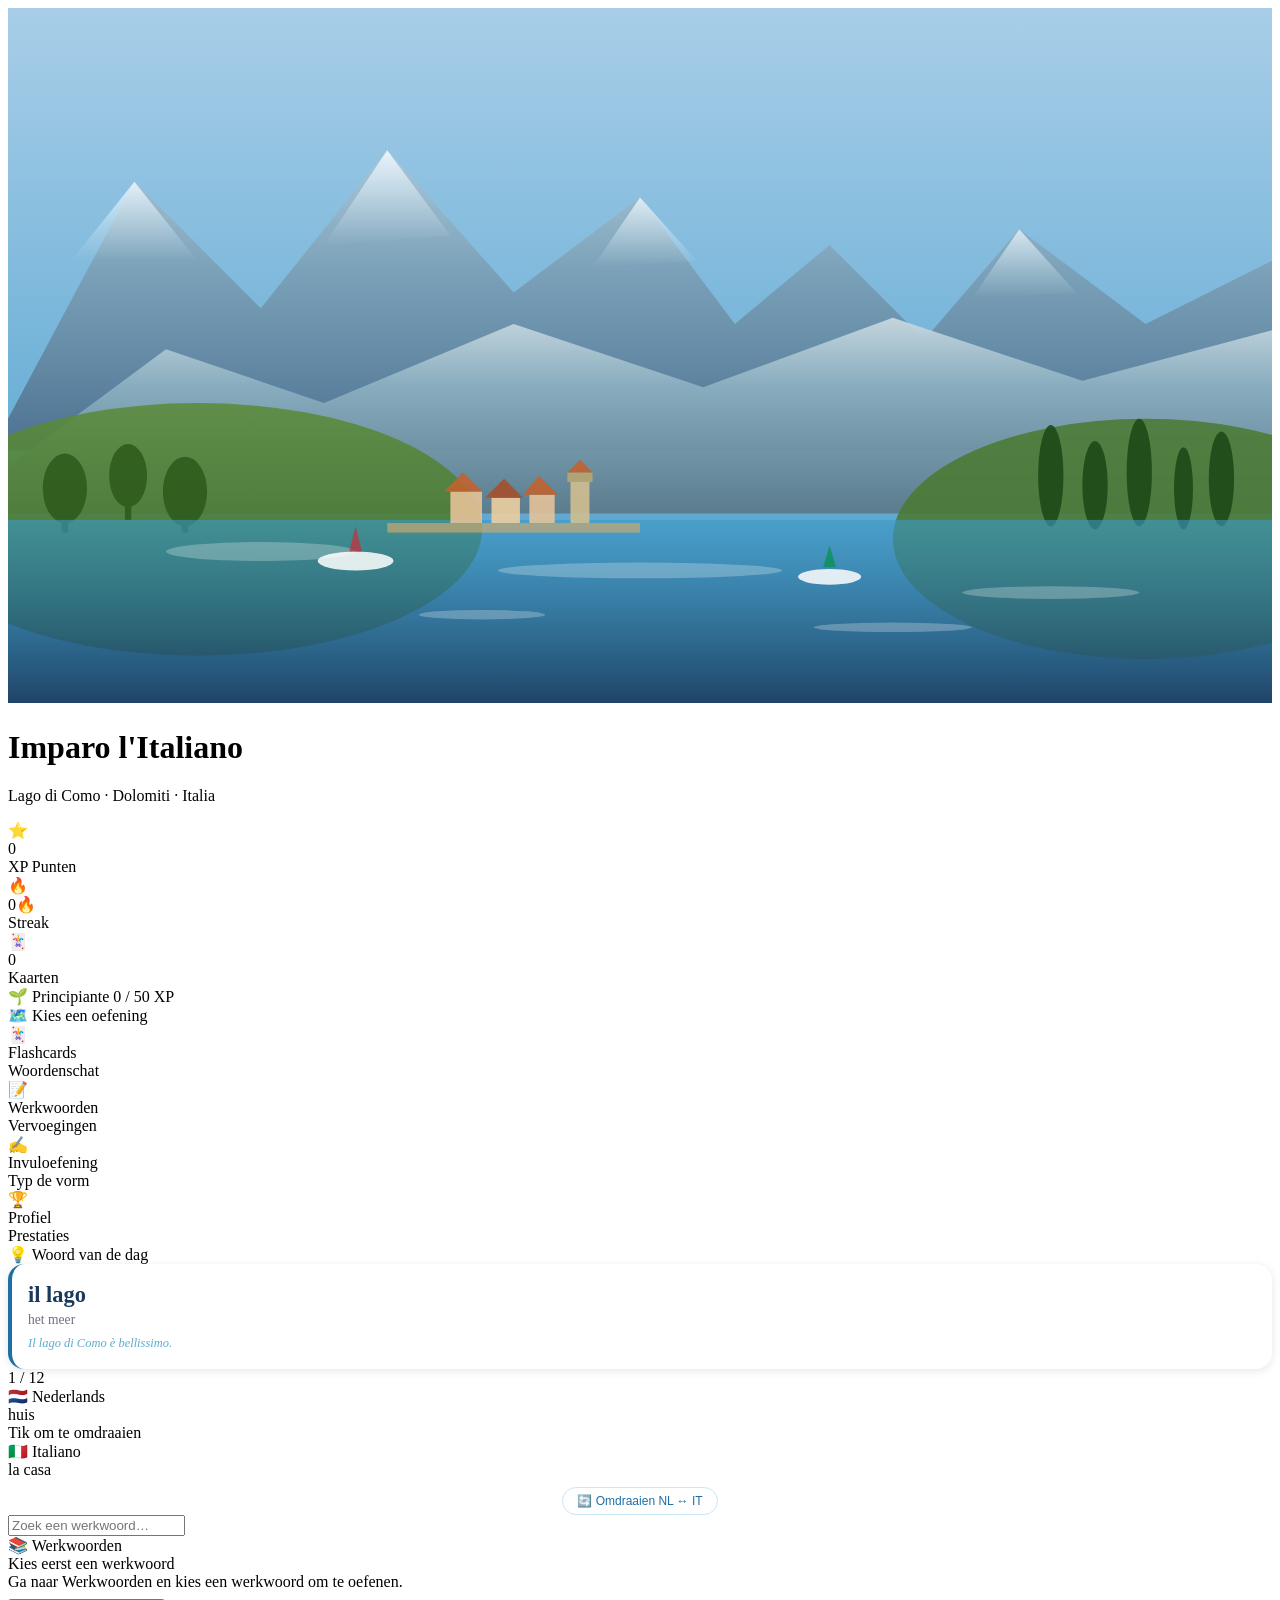
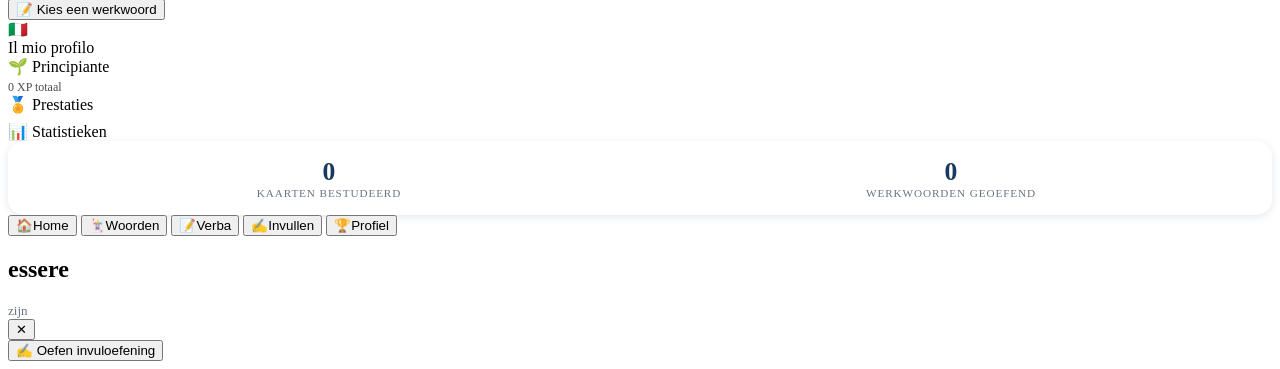
==== index.html @ de2daa97 "Basisbestanden" ====
<!DOCTYPE html>
<html lang="nl">
<head>
  <meta charset="UTF-8" />
  <meta name="viewport" content="width=device-width, initial-scale=1, viewport-fit=cover" />
  <meta name="theme-color" content="#1A5276" />
  <meta name="apple-mobile-web-app-capable" content="yes" />
  <meta name="apple-mobile-web-app-status-bar-style" content="black-translucent" />
  <meta name="apple-mobile-web-app-title" content="Imparo" />
  <title>Imparo l'Italiano</title>
  <link rel="manifest" href="manifest.json" />
  <link rel="stylesheet" href="css/style.css" />
</head>
<body>

<!-- ══════════════════════════════════════
     LANDSCHAPSHEADER — Lago di Como
     ══════════════════════════════════════ -->
<div class="landscape-header">
  <svg viewBox="0 0 400 220" xmlns="http://www.w3.org/2000/svg" preserveAspectRatio="xMidYMid slice">
    <!-- Lucht gradient -->
    <defs>
      <linearGradient id="sky" x1="0" y1="0" x2="0" y2="1">
        <stop offset="0%"   stop-color="#A8CEE8"/>
        <stop offset="60%"  stop-color="#6BAFD6"/>
        <stop offset="100%" stop-color="#4A9BC4"/>
      </linearGradient>
      <linearGradient id="water" x1="0" y1="0" x2="0" y2="1">
        <stop offset="0%"   stop-color="#2E86B8" stop-opacity="0.85"/>
        <stop offset="100%" stop-color="#1A3A5C"/>
      </linearGradient>
      <linearGradient id="mountain-l" x1="0" y1="0" x2="0" y2="1">
        <stop offset="0%"   stop-color="#B0C8D8"/>
        <stop offset="40%"  stop-color="#7A9FB5"/>
        <stop offset="100%" stop-color="#4A6B8A"/>
      </linearGradient>
      <linearGradient id="mountain-r" x1="0" y1="0" x2="0" y2="1">
        <stop offset="0%"   stop-color="#C8D8E0"/>
        <stop offset="35%"  stop-color="#8AAFC0"/>
        <stop offset="100%" stop-color="#5A7A8A"/>
      </linearGradient>
      <linearGradient id="mtn-snow" x1="0" y1="0" x2="0" y2="1">
        <stop offset="0%"   stop-color="#F0F8FF"/>
        <stop offset="100%" stop-color="#D0E8F0" stop-opacity="0"/>
      </linearGradient>
      <linearGradient id="hill-green" x1="0" y1="0" x2="0" y2="1">
        <stop offset="0%"   stop-color="#5C8C3E"/>
        <stop offset="100%" stop-color="#3A6B28"/>
      </linearGradient>
      <linearGradient id="water-refl" x1="0" y1="0" x2="0" y2="1">
        <stop offset="0%"   stop-color="#3A9AC8" stop-opacity="0.6"/>
        <stop offset="100%" stop-color="#1A3A5C" stop-opacity="0.9"/>
      </linearGradient>
    </defs>

    <!-- Lucht -->
    <rect width="400" height="220" fill="url(#sky)"/>

    <!-- Verre bergen links — sneeuwtoppen -->
    <polygon points="0,130 40,55 80,95 120,45 160,90 200,60 230,100 260,75 290,105 320,70 360,100 400,80 400,140 0,140"
             fill="url(#mountain-l)" opacity="0.9"/>
    <!-- Sneeuw caps -->
    <polygon points="40,55 20,80 60,80" fill="url(#mtn-snow)" opacity="0.85"/>
    <polygon points="120,45 100,75 140,72" fill="url(#mtn-snow)" opacity="0.9"/>
    <polygon points="200,60 185,82 218,80" fill="url(#mtn-snow)" opacity="0.8"/>
    <polygon points="320,70 305,92 338,90" fill="url(#mtn-snow)" opacity="0.75"/>

    <!-- Middenplan bergen rechts — groener, dichter bij -->
    <polygon points="0,145 50,108 100,125 160,100 220,120 280,98 340,118 400,102 400,160 0,160"
             fill="url(#mountain-r)" opacity="0.95"/>

    <!-- Groene heuvels met olijfbomen links -->
    <ellipse cx="60" cy="165" rx="90" ry="40" fill="url(#hill-green)" opacity="0.9"/>
    <!-- Olijfbomen silhouet links -->
    <g fill="#2D5A1B" opacity="0.85">
      <ellipse cx="18" cy="152" rx="7" ry="11"/>
      <rect x="17" y="158" width="2" height="8"/>
      <ellipse cx="38" cy="148" rx="6" ry="10"/>
      <rect x="37" y="154" width="2" height="8"/>
      <ellipse cx="56" cy="153" rx="7" ry="11"/>
      <rect x="55" y="159" width="2" height="7"/>
    </g>

    <!-- Groene heuvels rechts -->
    <ellipse cx="360" cy="168" rx="80" ry="38" fill="#4A7A30" opacity="0.85"/>
    <!-- Cipres-bomen (typisch Italiaans) rechts -->
    <g fill="#1E4A18" opacity="0.9">
      <ellipse cx="330" cy="148" rx="4" ry="16"/>
      <ellipse cx="344" cy="151" rx="4" ry="14"/>
      <ellipse cx="358" cy="147" rx="4" ry="17"/>
      <ellipse cx="372" cy="152" rx="3" ry="13"/>
      <ellipse cx="384" cy="149" rx="4" ry="15"/>
    </g>

    <!-- Meer (lago) — breed en spiegelend -->
    <rect x="0" y="162" width="400" height="58" fill="url(#water-refl)"/>

    <!-- Lichtreflecties op het water -->
    <g opacity="0.25" fill="white">
      <ellipse cx="80"  cy="172" rx="30" ry="3"/>
      <ellipse cx="200" cy="178" rx="45" ry="2.5"/>
      <ellipse cx="330" cy="185" rx="28" ry="2"/>
      <ellipse cx="150" cy="192" rx="20" ry="1.5"/>
      <ellipse cx="280" cy="196" rx="25" ry="1.5"/>
    </g>

    <!-- Kleine bootjes op het meer -->
    <g fill="white" opacity="0.85">
      <!-- Boot 1 -->
      <ellipse cx="110" cy="175" rx="12" ry="3"/>
      <polygon points="108,172 110,164 112,172" fill="#CE2B37" opacity="0.8"/>
      <!-- Boot 2 -->
      <ellipse cx="260" cy="180" rx="10" ry="2.5"/>
      <polygon points="258,177 260,170 262,177" fill="#009246" opacity="0.8"/>
    </g>

    <!-- Klein dorpje aan het oevermeer — typisch Varenna/Bellagio stijl -->
    <g opacity="0.88">
      <!-- Huisjes links -->
      <rect x="140" y="153" width="10" height="10" fill="#E8C49A"/>
      <polygon points="138,153 150,153 144,147" fill="#C4622D"/>
      <rect x="153" y="155" width="9" height="8" fill="#F0D0A0"/>
      <polygon points="151,155 163,155 157,149" fill="#A84E28"/>
      <rect x="165" y="154" width="8" height="9" fill="#E8C49A"/>
      <polygon points="163,154 174,154 168,148" fill="#C4622D"/>
      <!-- Klokketoren -->
      <rect x="178" y="147" width="6" height="16" fill="#D4C090"/>
      <rect x="177" y="147" width="8" height="3" fill="#B8A870"/>
      <polygon points="177,147 185,147 181,143" fill="#C4622D"/>
    </g>

    <!-- Kade / oeverrand -->
    <rect x="120" y="163" width="80" height="3" fill="#C8A870" opacity="0.7"/>
  </svg>

  <div class="app-title-overlay">
    <h1>Imparo l'Italiano</h1>
    <p>Lago di Como · Dolomiti · Italia</p>
  </div>
</div>

<!-- Italiaanse vlagstreep -->
<div class="flag-stripe">
  <span class="green"></span>
  <span class="white"></span>
  <span class="red"></span>
</div>

<!-- ══════════════════════════════════════
     HOOFD-INHOUD
     ══════════════════════════════════════ -->
<main class="main-content">

  <!-- HOME scherm -->
  <div id="screen-home" class="screen active">
    <div class="stats-bar">
      <div class="stat-card">
        <div class="stat-icon">⭐</div>
        <div class="stat-value" id="stat-xp">0</div>
        <div class="stat-label">XP Punten</div>
      </div>
      <div class="stat-card">
        <div class="stat-icon">🔥</div>
        <div class="stat-value" id="stat-streak">0🔥</div>
        <div class="stat-label">Streak</div>
      </div>
      <div class="stat-card">
        <div class="stat-icon">🃏</div>
        <div class="stat-value" id="stat-cards">0</div>
        <div class="stat-label">Kaarten</div>
      </div>
    </div>

    <div class="xp-bar-wrap">
      <div class="xp-bar-header">
        <span class="level-badge" id="level-badge">🌱 Principiante</span>
        <span class="xp-text" id="xp-label">0 / 50 XP</span>
      </div>
      <div class="xp-track">
        <div class="xp-fill" id="xp-fill" style="width:0%"></div>
      </div>
    </div>

    <div class="section-title">🗺️ Kies een oefening</div>
    <div class="menu-grid">
      <div class="menu-card" onclick="showScreen('flashcards')">
        <div class="card-icon">🃏</div>
        <div class="card-title">Flashcards</div>
        <div class="card-sub">Woordenschat</div>
      </div>
      <div class="menu-card" onclick="showScreen('verbs')">
        <div class="card-icon">📝</div>
        <div class="card-title">Werkwoorden</div>
        <div class="card-sub">Vervoegingen</div>
      </div>
      <div class="menu-card" onclick="showScreen('fill')">
        <div class="card-icon">✍️</div>
        <div class="card-title">Invuloefening</div>
        <div class="card-sub">Typ de vorm</div>
      </div>
      <div class="menu-card" onclick="showScreen('profile')">
        <div class="card-icon">🏆</div>
        <div class="card-title">Profiel</div>
        <div class="card-sub">Prestaties</div>
      </div>
    </div>

    <div class="section-title">💡 Woord van de dag</div>
    <div id="word-of-day" style="background:white;border-radius:16px;padding:18px 16px;box-shadow:0 2px 8px rgba(26,58,92,0.12);border-left:4px solid #1E6FA6;">
      <div style="font-family:'Playfair Display',serif;font-size:1.4rem;color:#1A3A5C;font-weight:700;" id="wod-it">il lago</div>
      <div style="color:#6B7280;font-size:0.85rem;margin-top:4px;" id="wod-nl">het meer</div>
      <div style="color:#5BACCF;font-size:0.78rem;margin-top:8px;font-style:italic;" id="wod-ex">Il lago di Como è bellissimo.</div>
    </div>
  </div>

  <!-- FLASHCARDS scherm -->
  <div id="screen-flashcards" class="screen">
    <div class="category-scroll" id="cat-chips"></div>

    <div class="fc-progress" id="fc-progress">1 / 12</div>

    <div class="flashcard-container">
      <div class="flashcard" id="flashcard" onclick="flipCard()">
        <div class="card-face card-front">
          <div class="card-lang" id="fc-front-lang">🇳🇱 Nederlands</div>
          <div class="card-word" id="fc-front-word">huis</div>
          <div class="card-tap-hint" id="tap-hint">Tik om te omdraaien</div>
        </div>
        <div class="card-face card-back">
          <div class="card-lang" id="fc-back-lang">🇮🇹 Italiano</div>
          <div class="card-word" id="fc-back-word">la casa</div>
          <div class="card-hint" id="fc-example"></div>
        </div>
      </div>
    </div>

    <div class="judgment-btns" id="judgment-btns" style="display:none">
      <button class="j-btn wrong"   onclick="judgeCard(0)"><span class="j-icon">😕</span>Fout</button>
      <button class="j-btn unsure"  onclick="judgeCard(1)"><span class="j-icon">🤔</span>Twijfel</button>
      <button class="j-btn correct" onclick="judgeCard(2)"><span class="j-icon">😄</span>Goed!</button>
    </div>

    <div style="text-align:center;margin-top:8px;">
      <button onclick="fcDirection = fcDirection==='nl-it'?'it-nl':'nl-it'; renderFlashcard()"
              style="background:none;border:1px solid #C8E8F5;border-radius:20px;padding:6px 14px;font-size:0.75rem;color:#1E6FA6;cursor:pointer;">
        🔄 Omdraaien NL ↔ IT
      </button>
    </div>
  </div>

  <!-- WERKWOORDEN scherm -->
  <div id="screen-verbs" class="screen">
    <div class="verb-search">
      <input type="text" id="verb-search-input" placeholder="Zoek een werkwoord…"
             oninput="renderVerbList(this.value)" />
    </div>
    <div class="section-title">📚 Werkwoorden</div>
    <div class="verb-list" id="verb-list"></div>
  </div>

  <!-- INVULOEFENING scherm -->
  <div id="screen-fill" class="screen">
    <div class="section-title" id="fill-verb-title">Kies eerst een werkwoord</div>
    <div class="fc-progress" id="fill-progress"></div>

    <div class="fill-card" id="fill-card">
      <div class="fill-prompt" id="fill-prompt">Ga naar Werkwoorden en kies een werkwoord om te oefenen.</div>
      <div class="fill-subject" id="fill-subject"></div>
      <div class="fill-input-wrap" id="fill-input-wrap" style="display:none">
        <input type="text" class="fill-input" id="fill-input"
               placeholder="Type de vervoeging…"
               onkeydown="if(event.key==='Enter') checkFillAnswer()" />
        <button class="check-btn" onclick="checkFillAnswer()">✓</button>
      </div>
    </div>

    <button class="practice-btn" onclick="showScreen('verbs')" style="margin-top:8px;">
      📝 Kies een werkwoord
    </button>
  </div>

  <!-- PROFIEL scherm -->
  <div id="screen-profile" class="screen">
    <div class="profile-header">
      <div class="profile-avatar">🇮🇹</div>
      <div class="profile-name">Il mio profilo</div>
      <div class="profile-level" id="profile-level-name">🌱 Principiante</div>
      <div style="font-size:0.75rem;opacity:0.7;margin-top:4px;" id="profile-xp-total">0 XP totaal</div>
    </div>

    <div class="section-title">🏅 Prestaties</div>
    <div class="achievements-grid" id="achievements-grid"></div>

    <div class="section-title" style="margin-top:8px;">📊 Statistieken</div>
    <div style="background:white;border-radius:16px;padding:16px;box-shadow:0 2px 8px rgba(26,58,92,0.12);">
      <div style="display:grid;grid-template-columns:1fr 1fr;gap:12px;">
        <div style="text-align:center;">
          <div style="font-family:'Playfair Display',serif;font-size:1.6rem;color:#1A3A5C;font-weight:700;" id="p-cards">0</div>
          <div style="font-size:0.7rem;color:#6B7280;text-transform:uppercase;letter-spacing:.08em;">Kaarten bestudeerd</div>
        </div>
        <div style="text-align:center;">
          <div style="font-family:'Playfair Display',serif;font-size:1.6rem;color:#1A3A5C;font-weight:700;" id="p-verbs">0</div>
          <div style="font-size:0.7rem;color:#6B7280;text-transform:uppercase;letter-spacing:.08em;">Werkwoorden geoefend</div>
        </div>
      </div>
    </div>
  </div>

</main>

<!-- ══════════════════════════════════════
     BOTTOM NAVIGATIE
     ══════════════════════════════════════ -->
<nav class="bottom-nav">
  <button class="nav-btn active" data-screen="home" onclick="showScreen('home')">
    <span class="nav-icon">🏠</span>Home
  </button>
  <button class="nav-btn" data-screen="flashcards" onclick="showScreen('flashcards')">
    <span class="nav-icon">🃏</span>Woorden
  </button>
  <button class="nav-btn" data-screen="verbs" onclick="showScreen('verbs')">
    <span class="nav-icon">📝</span>Verba
  </button>
  <button class="nav-btn" data-screen="fill" onclick="showScreen('fill')">
    <span class="nav-icon">✍️</span>Invullen
  </button>
  <button class="nav-btn" data-screen="profile" onclick="showScreen('profile')">
    <span class="nav-icon">🏆</span>Profiel
  </button>
</nav>

<!-- Vervoegingsmodal -->
<div class="conj-modal-overlay" id="conj-modal" onclick="if(event.target===this)closeVerbModal()">
  <div class="conj-modal">
    <div class="conj-modal-header">
      <div>
        <h2 id="modal-verb-title">essere</h2>
        <div style="color:#6B7280;font-size:0.82rem;" id="modal-verb-nl">zijn</div>
      </div>
      <button class="close-btn" onclick="closeVerbModal()">✕</button>
    </div>
    <div class="tense-tabs" id="tense-tabs"></div>
    <table class="conj-table">
      <tbody id="conj-tbody"></tbody>
    </table>
    <button class="practice-btn" onclick="startFillPractice()">
      ✍️ Oefen invuloefening
    </button>
  </div>
</div>

<!-- Toast -->
<div class="toast" id="toast"></div>

<!-- Scripts -->
<script src="js/data.js"></script>
<script src="js/gamification.js"></script>
<script src="js/app.js"></script>

<script>
  // Woord van de dag
  const wods = [
    { it: 'il lago', nl: 'het meer', ex: 'Il lago di Como è bellissimo.' },
    { it: 'la montagna', nl: 'de berg', ex: 'Le montagne delle Dolomiti.' },
    { it: 'il traghetto', nl: 'de ferry', ex: 'Il traghetto per Bellagio.' },
    { it: 'la passeggiata', nl: 'de wandeling', ex: 'Una bella passeggiata lungo il lago.' },
    { it: 'il tramonto', nl: 'de zonsondergang', ex: 'Che bel tramonto sul lago!' },
    { it: 'la barca', nl: 'de boot', ex: 'Una barca sul lago.' },
    { it: 'il vento', nl: 'de wind', ex: 'Il vento dal nord porta la pioggia.' },
  ];
  const wod = wods[new Date().getDay() % wods.length];
  document.getElementById('wod-it').textContent = wod.it;
  document.getElementById('wod-nl').textContent = wod.nl;
  document.getElementById('wod-ex').textContent = wod.ex;

  // Profiel statistieken live
  const origRenderProfile = renderProfile;
  function renderProfile() {
    origRenderProfile();
    document.getElementById('p-cards').textContent = stats.cardsStudied;
    document.getElementById('p-verbs').textContent = stats.verbsPracticed;
  }

  // Invuloefening input tonen zodra oefening actief is
  function initFillPractice(verb, tense) {
    fillExercises = [...(verb.tenses[tense] || [])].sort(() => Math.random() - 0.5);
    fillIndex = 0;
    document.getElementById('fill-input-wrap').style.display = 'flex';
    renderFillExercise();
    document.getElementById('fill-verb-title').textContent =
      verb.infinitivo + ' — ' + { presente: 'Heden', passato: 'Verleden', futuro: 'Toekomst' }[tense];
  }
</script>
</body>
</html>
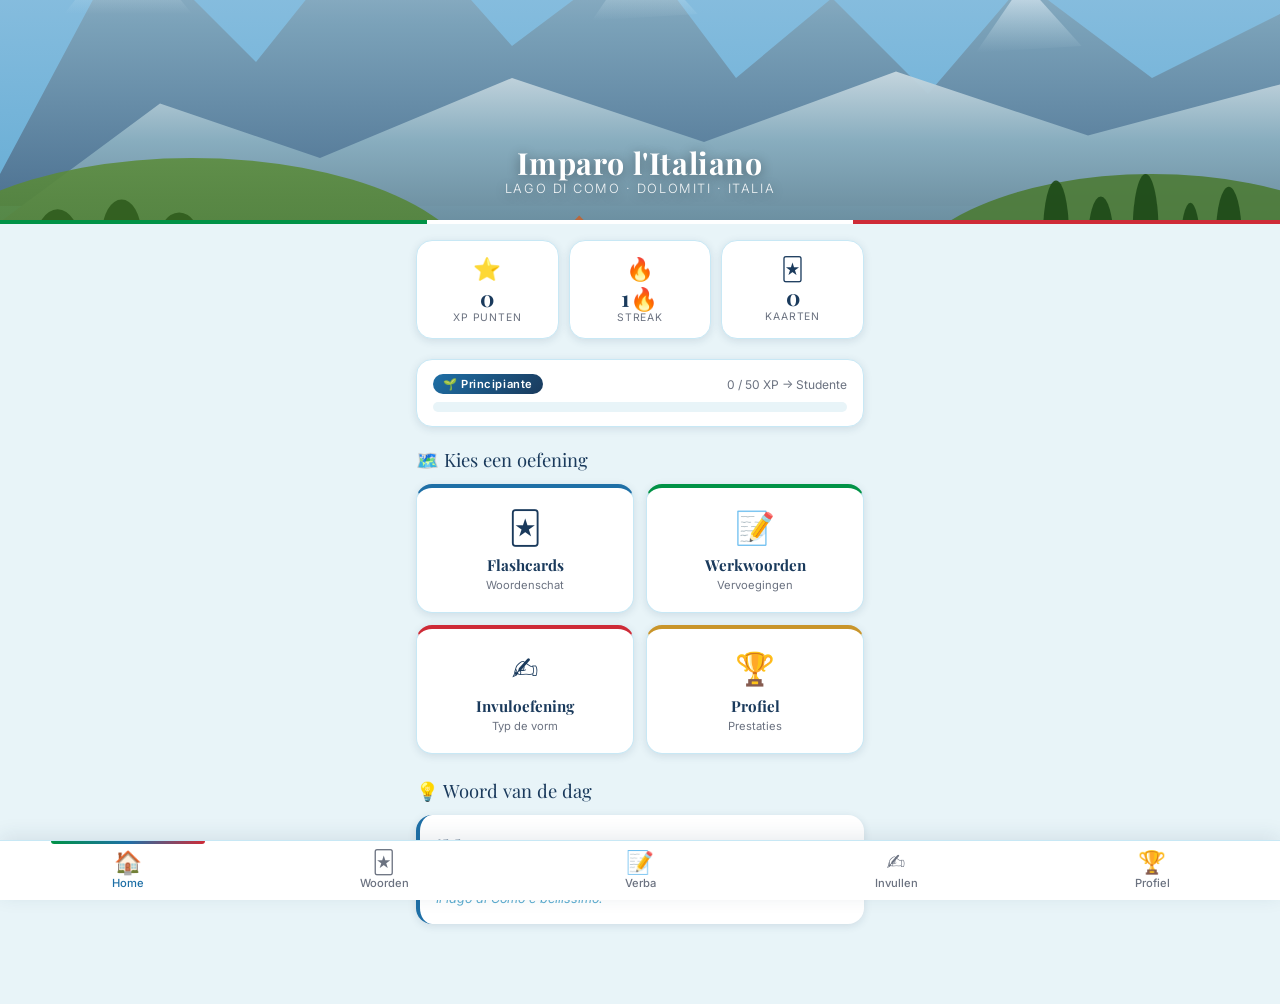
==== commit 34774c41: "Voeg afsluitscherm toe wanneer alle flashcards in categorie zijn gehad" ====
--- a/index.html
+++ b/index.html
@@ -219,7 +219,7 @@
 
     <div class="fc-progress" id="fc-progress">1 / 12</div>
 
-    <div class="flashcard-container">
+    <div class="flashcard-container" id="flashcard-container">
       <div class="flashcard" id="flashcard" onclick="flipCard()">
         <div class="card-face card-front">
           <div class="card-lang" id="fc-front-lang">🇳🇱 Nederlands</div>
@@ -238,6 +238,13 @@
       <button class="j-btn wrong"   onclick="judgeCard(0)"><span class="j-icon">😕</span>Fout</button>
       <button class="j-btn unsure"  onclick="judgeCard(1)"><span class="j-icon">🤔</span>Twijfel</button>
       <button class="j-btn correct" onclick="judgeCard(2)"><span class="j-icon">😄</span>Goed!</button>
+    </div>
+
+    <div id="fc-deck-complete" style="display:none;text-align:center;background:white;border-radius:24px;padding:36px 24px;box-shadow:0 6px 24px rgba(26,58,92,0.18);border:2px solid #C8E8F5;">
+      <div style="font-size:3rem;margin-bottom:12px;">🏆</div>
+      <div id="fc-complete-title" style="font-family:'Playfair Display',serif;font-size:1.3rem;color:#1A3A5C;font-weight:700;margin-bottom:6px;">Categorie voltooid! 🎉</div>
+      <div id="fc-complete-sub" style="font-size:0.85rem;color:#6B7280;margin-bottom:20px;">Je hebt alle woorden gehad.</div>
+      <button class="practice-btn" onclick="restartDeck()">🔁 Opnieuw oefenen</button>
     </div>
 
     <div style="text-align:center;margin-top:8px;">
--- a/css/style.css
+++ b/css/style.css
@@ -0,0 +1,790 @@
+/* ============================================================
+   Imparo l'Italiano — Design System
+   Inspiratie: Lago di Como, Lago di Garda, Dolomieten
+   ============================================================ */
+
+@import url('https://fonts.googleapis.com/css2?family=Playfair+Display:ital,wght@0,400;0,700;1,400&family=Inter:wght@300;400;500;600&display=swap');
+
+:root {
+  /* Meren & bergen kleurenpalet */
+  --lago-deep:    #1A3A5C;   /* diep meer — donkerblauw */
+  --lago-mid:     #1E6FA6;   /* meerwater — middenblauw */
+  --lago-light:   #5BACCF;   /* oeverschimmer — lichtblauw */
+  --lago-foam:    #C8E8F5;   /* schuim & hemel */
+  --lago-mist:    #E8F4F8;   /* ochtendnevel */
+
+  --monte-stone:  #6B7280;   /* bergklei */
+  --monte-snow:   #F0F4F8;   /* sneeuwpiek */
+
+  --terra-olive:  #5C7A3E;   /* olijfbomen aan de oever */
+  --terra-moss:   #8FAF6A;   /* mos op rotsen */
+
+  /* Italiaanse vlagkleuren */
+  --flag-green:   #009246;
+  --flag-white:   #FFFFFF;
+  --flag-red:     #CE2B37;
+
+  /* Accenten */
+  --gold:         #C9952A;   /* Italiaans goud, villa's */
+  --terra-warm:   #C4622D;   /* terracotta dakpannen */
+
+  /* Typografie */
+  --font-serif: 'Playfair Display', Georgia, serif;
+  --font-sans:  'Inter', system-ui, sans-serif;
+
+  /* Spacing */
+  --radius-sm: 8px;
+  --radius-md: 16px;
+  --radius-lg: 24px;
+  --radius-xl: 32px;
+
+  /* Shadows */
+  --shadow-sm: 0 2px 8px rgba(26,58,92,0.12);
+  --shadow-md: 0 6px 24px rgba(26,58,92,0.18);
+  --shadow-lg: 0 16px 48px rgba(26,58,92,0.22);
+}
+
+/* ── Reset & base ── */
+*, *::before, *::after { box-sizing: border-box; margin: 0; padding: 0; }
+
+html { font-size: 16px; -webkit-text-size-adjust: 100%; }
+
+body {
+  font-family: var(--font-sans);
+  background: var(--lago-mist);
+  color: var(--lago-deep);
+  min-height: 100vh;
+  min-height: 100dvh;
+  overflow-x: hidden;
+}
+
+/* ── Landscape SVG header ── */
+.landscape-header {
+  position: relative;
+  width: 100%;
+  height: 220px;
+  overflow: hidden;
+  background: linear-gradient(180deg,
+    #B8D9F0 0%,
+    #7EC4E8 35%,
+    #5BACCF 55%,
+    #1E6FA6 70%,
+    #1A3A5C 100%
+  );
+}
+
+.landscape-header svg {
+  position: absolute;
+  bottom: 0;
+  width: 100%;
+  height: 100%;
+}
+
+.app-title-overlay {
+  position: absolute;
+  bottom: 24px;
+  left: 0;
+  right: 0;
+  text-align: center;
+  color: white;
+  text-shadow: 0 2px 12px rgba(0,0,0,0.4);
+}
+
+.app-title-overlay h1 {
+  font-family: var(--font-serif);
+  font-size: 1.9rem;
+  font-weight: 700;
+  letter-spacing: 0.02em;
+  line-height: 1.1;
+}
+
+.app-title-overlay p {
+  font-size: 0.8rem;
+  font-weight: 300;
+  opacity: 0.9;
+  letter-spacing: 0.12em;
+  text-transform: uppercase;
+  margin-top: 2px;
+}
+
+/* ── Italiaanse vlag streep ── */
+.flag-stripe {
+  display: flex;
+  height: 4px;
+}
+.flag-stripe span { flex: 1; }
+.flag-stripe .green { background: var(--flag-green); }
+.flag-stripe .white { background: var(--flag-white); }
+.flag-stripe .red   { background: var(--flag-red); }
+
+/* ── Navigatie ── */
+.bottom-nav {
+  position: fixed;
+  bottom: 0;
+  left: 0;
+  right: 0;
+  background: white;
+  border-top: 1px solid var(--lago-foam);
+  display: flex;
+  z-index: 100;
+  padding-bottom: env(safe-area-inset-bottom);
+  box-shadow: 0 -4px 20px rgba(26,58,92,0.10);
+}
+
+.nav-btn {
+  flex: 1;
+  display: flex;
+  flex-direction: column;
+  align-items: center;
+  justify-content: center;
+  gap: 3px;
+  padding: 10px 4px;
+  border: none;
+  background: transparent;
+  color: var(--monte-stone);
+  font-family: var(--font-sans);
+  font-size: 0.7rem;
+  font-weight: 500;
+  cursor: pointer;
+  transition: color 0.2s, background 0.2s;
+  position: relative;
+}
+
+.nav-btn .nav-icon {
+  font-size: 1.4rem;
+  line-height: 1;
+}
+
+.nav-btn.active {
+  color: var(--lago-mid);
+}
+
+.nav-btn.active::after {
+  content: '';
+  position: absolute;
+  top: 0;
+  left: 20%;
+  right: 20%;
+  height: 3px;
+  background: linear-gradient(90deg, var(--flag-green), var(--lago-mid), var(--flag-red));
+  border-radius: 0 0 3px 3px;
+}
+
+/* ── Hoofd content ── */
+.main-content {
+  padding: 16px 16px 80px;
+  max-width: 480px;
+  margin: 0 auto;
+}
+
+/* ── Schermen ── */
+.screen { display: none; }
+.screen.active { display: block; }
+
+/* ── Stats balk (Home) ── */
+.stats-bar {
+  display: grid;
+  grid-template-columns: repeat(3, 1fr);
+  gap: 10px;
+  margin-bottom: 20px;
+}
+
+.stat-card {
+  background: white;
+  border-radius: var(--radius-md);
+  padding: 14px 10px;
+  text-align: center;
+  box-shadow: var(--shadow-sm);
+  border: 1px solid var(--lago-foam);
+}
+
+.stat-card .stat-icon { font-size: 1.4rem; margin-bottom: 4px; }
+.stat-card .stat-value {
+  font-family: var(--font-serif);
+  font-size: 1.4rem;
+  font-weight: 700;
+  color: var(--lago-deep);
+  line-height: 1;
+}
+.stat-card .stat-label {
+  font-size: 0.65rem;
+  color: var(--monte-stone);
+  text-transform: uppercase;
+  letter-spacing: 0.08em;
+  margin-top: 2px;
+}
+
+/* ── Sectiekoppen ── */
+.section-title {
+  font-family: var(--font-serif);
+  font-size: 1.15rem;
+  color: var(--lago-deep);
+  margin-bottom: 12px;
+  display: flex;
+  align-items: center;
+  gap: 8px;
+}
+
+/* ── Menu-kaarten (home) ── */
+.menu-grid {
+  display: grid;
+  grid-template-columns: 1fr 1fr;
+  gap: 12px;
+  margin-bottom: 24px;
+}
+
+.menu-card {
+  background: white;
+  border-radius: var(--radius-md);
+  padding: 20px 14px;
+  box-shadow: var(--shadow-sm);
+  border: 1px solid var(--lago-foam);
+  cursor: pointer;
+  transition: transform 0.15s, box-shadow 0.15s;
+  text-align: center;
+  border-top: 4px solid var(--lago-mid);
+}
+
+.menu-card:active { transform: scale(0.97); }
+
+.menu-card:nth-child(1) { border-top-color: var(--lago-mid); }
+.menu-card:nth-child(2) { border-top-color: var(--flag-green); }
+.menu-card:nth-child(3) { border-top-color: var(--flag-red); }
+.menu-card:nth-child(4) { border-top-color: var(--gold); }
+
+.menu-card .card-icon { font-size: 2rem; margin-bottom: 8px; }
+.menu-card .card-title {
+  font-family: var(--font-serif);
+  font-size: 0.95rem;
+  font-weight: 700;
+  color: var(--lago-deep);
+}
+.menu-card .card-sub {
+  font-size: 0.7rem;
+  color: var(--monte-stone);
+  margin-top: 3px;
+}
+
+/* ── XP voortgangsbalk ── */
+.xp-bar-wrap {
+  background: white;
+  border-radius: var(--radius-md);
+  padding: 14px 16px;
+  box-shadow: var(--shadow-sm);
+  border: 1px solid var(--lago-foam);
+  margin-bottom: 20px;
+}
+
+.xp-bar-header {
+  display: flex;
+  justify-content: space-between;
+  align-items: center;
+  margin-bottom: 8px;
+}
+
+.xp-bar-header .level-badge {
+  background: linear-gradient(135deg, var(--lago-mid), var(--lago-deep));
+  color: white;
+  font-size: 0.7rem;
+  font-weight: 600;
+  padding: 3px 10px;
+  border-radius: 20px;
+  letter-spacing: 0.05em;
+}
+
+.xp-bar-header .xp-text {
+  font-size: 0.75rem;
+  color: var(--monte-stone);
+}
+
+.xp-track {
+  height: 10px;
+  background: var(--lago-mist);
+  border-radius: 10px;
+  overflow: hidden;
+}
+
+.xp-fill {
+  height: 100%;
+  background: linear-gradient(90deg, var(--flag-green), var(--lago-mid));
+  border-radius: 10px;
+  transition: width 0.6s ease;
+}
+
+/* ── Flashcard scherm ── */
+.flashcard-container {
+  perspective: 1000px;
+  margin-bottom: 20px;
+}
+
+.flashcard {
+  width: 100%;
+  min-height: 220px;
+  position: relative;
+  transform-style: preserve-3d;
+  transition: transform 0.5s cubic-bezier(0.4, 0, 0.2, 1);
+  cursor: pointer;
+}
+
+.flashcard.flipped { transform: rotateY(180deg); }
+
+.card-face {
+  position: absolute;
+  inset: 0;
+  border-radius: var(--radius-lg);
+  backface-visibility: hidden;
+  display: flex;
+  flex-direction: column;
+  align-items: center;
+  justify-content: center;
+  padding: 28px 24px;
+  box-shadow: var(--shadow-md);
+  min-height: 220px;
+}
+
+.card-front {
+  background: linear-gradient(145deg, white, var(--lago-mist));
+  border: 2px solid var(--lago-foam);
+}
+
+.card-back {
+  background: linear-gradient(145deg, var(--lago-deep), var(--lago-mid));
+  color: white;
+  transform: rotateY(180deg);
+}
+
+.card-lang {
+  font-size: 0.65rem;
+  font-weight: 600;
+  letter-spacing: 0.15em;
+  text-transform: uppercase;
+  opacity: 0.55;
+  margin-bottom: 12px;
+}
+
+.card-word {
+  font-family: var(--font-serif);
+  font-size: 2rem;
+  font-weight: 700;
+  text-align: center;
+  line-height: 1.2;
+}
+
+.card-hint {
+  font-size: 0.8rem;
+  opacity: 0.6;
+  margin-top: 10px;
+  font-style: italic;
+}
+
+.card-tap-hint {
+  font-size: 0.68rem;
+  opacity: 0.45;
+  margin-top: 16px;
+  letter-spacing: 0.05em;
+}
+
+/* Oordeel-knoppen */
+.judgment-btns {
+  display: grid;
+  grid-template-columns: 1fr 1fr 1fr;
+  gap: 10px;
+  margin-bottom: 16px;
+}
+
+.j-btn {
+  border: none;
+  border-radius: var(--radius-sm);
+  padding: 14px 8px;
+  font-family: var(--font-sans);
+  font-size: 0.8rem;
+  font-weight: 600;
+  cursor: pointer;
+  transition: transform 0.12s, opacity 0.12s;
+  display: flex;
+  flex-direction: column;
+  align-items: center;
+  gap: 4px;
+}
+
+.j-btn:active { transform: scale(0.95); opacity: 0.8; }
+.j-btn .j-icon { font-size: 1.3rem; }
+
+.j-btn.wrong  { background: #FEE2E2; color: var(--flag-red); }
+.j-btn.unsure { background: #FEF9C3; color: #92400E; }
+.j-btn.correct { background: #DCFCE7; color: var(--flag-green); }
+
+/* Progress kaart */
+.fc-progress {
+  text-align: center;
+  font-size: 0.78rem;
+  color: var(--monte-stone);
+  margin-bottom: 16px;
+}
+
+/* Categorie-kiezer */
+.category-scroll {
+  display: flex;
+  gap: 8px;
+  overflow-x: auto;
+  padding-bottom: 6px;
+  margin-bottom: 16px;
+  scrollbar-width: none;
+}
+.category-scroll::-webkit-scrollbar { display: none; }
+
+.cat-chip {
+  border: 2px solid var(--lago-foam);
+  background: white;
+  color: var(--lago-deep);
+  border-radius: 20px;
+  padding: 6px 14px;
+  font-size: 0.75rem;
+  font-weight: 500;
+  white-space: nowrap;
+  cursor: pointer;
+  transition: all 0.15s;
+}
+
+.cat-chip.active {
+  background: var(--lago-mid);
+  border-color: var(--lago-mid);
+  color: white;
+}
+
+/* ── Werkwoorden scherm ── */
+.verb-search {
+  display: flex;
+  gap: 8px;
+  margin-bottom: 16px;
+}
+
+.verb-search input {
+  flex: 1;
+  border: 2px solid var(--lago-foam);
+  border-radius: var(--radius-sm);
+  padding: 10px 14px;
+  font-family: var(--font-sans);
+  font-size: 0.9rem;
+  color: var(--lago-deep);
+  background: white;
+  outline: none;
+  transition: border-color 0.2s;
+}
+
+.verb-search input:focus { border-color: var(--lago-mid); }
+
+.verb-list {
+  display: flex;
+  flex-direction: column;
+  gap: 10px;
+  margin-bottom: 16px;
+}
+
+.verb-item {
+  background: white;
+  border-radius: var(--radius-md);
+  padding: 14px 16px;
+  box-shadow: var(--shadow-sm);
+  border-left: 4px solid var(--lago-mid);
+  cursor: pointer;
+  transition: transform 0.12s;
+  display: flex;
+  justify-content: space-between;
+  align-items: center;
+}
+
+.verb-item:active { transform: scale(0.98); }
+.verb-item .verb-it { font-family: var(--font-serif); font-size: 1.05rem; font-weight: 700; color: var(--lago-deep); }
+.verb-item .verb-nl { font-size: 0.8rem; color: var(--monte-stone); margin-top: 2px; }
+.verb-item .verb-arrow { color: var(--lago-light); font-size: 1.1rem; }
+
+/* Vervoegingstabel */
+.conj-modal-overlay {
+  display: none;
+  position: fixed;
+  inset: 0;
+  background: rgba(26,58,92,0.55);
+  z-index: 200;
+  align-items: flex-end;
+  justify-content: center;
+}
+
+.conj-modal-overlay.open { display: flex; }
+
+.conj-modal {
+  background: white;
+  border-radius: var(--radius-xl) var(--radius-xl) 0 0;
+  padding: 24px 20px;
+  width: 100%;
+  max-width: 480px;
+  max-height: 80vh;
+  overflow-y: auto;
+  animation: slideUp 0.3s ease;
+}
+
+@keyframes slideUp {
+  from { transform: translateY(100%); }
+  to   { transform: translateY(0); }
+}
+
+.conj-modal-header {
+  display: flex;
+  justify-content: space-between;
+  align-items: flex-start;
+  margin-bottom: 16px;
+}
+
+.conj-modal-header h2 {
+  font-family: var(--font-serif);
+  font-size: 1.5rem;
+  color: var(--lago-deep);
+}
+
+.conj-modal-header .close-btn {
+  background: var(--lago-mist);
+  border: none;
+  border-radius: 50%;
+  width: 34px;
+  height: 34px;
+  font-size: 1.1rem;
+  cursor: pointer;
+  display: flex;
+  align-items: center;
+  justify-content: center;
+  color: var(--monte-stone);
+}
+
+.tense-tabs {
+  display: flex;
+  gap: 6px;
+  overflow-x: auto;
+  margin-bottom: 16px;
+  scrollbar-width: none;
+}
+.tense-tabs::-webkit-scrollbar { display: none; }
+
+.tense-tab {
+  border: 2px solid var(--lago-foam);
+  background: white;
+  border-radius: 20px;
+  padding: 5px 12px;
+  font-size: 0.72rem;
+  font-weight: 600;
+  cursor: pointer;
+  white-space: nowrap;
+  transition: all 0.15s;
+  color: var(--lago-deep);
+}
+
+.tense-tab.active {
+  background: var(--lago-deep);
+  border-color: var(--lago-deep);
+  color: white;
+}
+
+.conj-table {
+  width: 100%;
+  border-collapse: collapse;
+  margin-bottom: 20px;
+}
+
+.conj-table tr {
+  border-bottom: 1px solid var(--lago-mist);
+}
+
+.conj-table td {
+  padding: 10px 6px;
+  font-size: 0.9rem;
+}
+
+.conj-table td:first-child {
+  color: var(--monte-stone);
+  font-size: 0.8rem;
+  width: 80px;
+}
+
+.conj-table td:nth-child(2) {
+  font-family: var(--font-serif);
+  font-weight: 700;
+  color: var(--lago-deep);
+}
+
+.conj-table td:last-child {
+  color: var(--monte-stone);
+  font-size: 0.8rem;
+  text-align: right;
+}
+
+/* Oefenknop in modal */
+.practice-btn {
+  display: block;
+  width: 100%;
+  padding: 14px;
+  background: linear-gradient(135deg, var(--lago-mid), var(--lago-deep));
+  color: white;
+  border: none;
+  border-radius: var(--radius-md);
+  font-family: var(--font-sans);
+  font-size: 0.95rem;
+  font-weight: 600;
+  cursor: pointer;
+  letter-spacing: 0.03em;
+  transition: opacity 0.15s;
+}
+
+.practice-btn:active { opacity: 0.85; }
+
+/* Invuloefening */
+.fill-card {
+  background: white;
+  border-radius: var(--radius-lg);
+  padding: 24px 20px;
+  box-shadow: var(--shadow-md);
+  margin-bottom: 16px;
+}
+
+.fill-prompt {
+  font-family: var(--font-serif);
+  font-size: 1.1rem;
+  color: var(--lago-deep);
+  margin-bottom: 6px;
+  text-align: center;
+}
+
+.fill-subject {
+  font-size: 0.85rem;
+  color: var(--monte-stone);
+  text-align: center;
+  margin-bottom: 18px;
+}
+
+.fill-input-wrap {
+  display: flex;
+  gap: 8px;
+}
+
+.fill-input {
+  flex: 1;
+  border: 2px solid var(--lago-foam);
+  border-radius: var(--radius-sm);
+  padding: 12px 14px;
+  font-family: var(--font-serif);
+  font-size: 1.1rem;
+  color: var(--lago-deep);
+  background: var(--lago-mist);
+  outline: none;
+  transition: border-color 0.2s;
+}
+
+.fill-input:focus { border-color: var(--lago-mid); background: white; }
+.fill-input.correct { border-color: var(--flag-green); background: #DCFCE7; }
+.fill-input.wrong   { border-color: var(--flag-red);   background: #FEE2E2; }
+
+.check-btn {
+  background: var(--lago-mid);
+  color: white;
+  border: none;
+  border-radius: var(--radius-sm);
+  padding: 12px 18px;
+  font-weight: 600;
+  cursor: pointer;
+  font-size: 1rem;
+  transition: background 0.15s;
+}
+
+.check-btn:active { background: var(--lago-deep); }
+
+/* ── Profiel scherm ── */
+.profile-header {
+  background: linear-gradient(135deg, var(--lago-deep), var(--lago-mid));
+  border-radius: var(--radius-lg);
+  padding: 24px 20px;
+  color: white;
+  text-align: center;
+  margin-bottom: 16px;
+  box-shadow: var(--shadow-md);
+}
+
+.profile-avatar {
+  font-size: 3.5rem;
+  margin-bottom: 10px;
+}
+
+.profile-name {
+  font-family: var(--font-serif);
+  font-size: 1.3rem;
+  font-weight: 700;
+}
+
+.profile-level {
+  font-size: 0.8rem;
+  opacity: 0.8;
+  margin-top: 4px;
+  letter-spacing: 0.08em;
+  text-transform: uppercase;
+}
+
+.achievements-grid {
+  display: grid;
+  grid-template-columns: repeat(3, 1fr);
+  gap: 10px;
+  margin-bottom: 20px;
+}
+
+.achievement {
+  background: white;
+  border-radius: var(--radius-md);
+  padding: 14px 8px;
+  text-align: center;
+  box-shadow: var(--shadow-sm);
+  border: 1px solid var(--lago-foam);
+}
+
+.achievement .ach-icon { font-size: 1.8rem; margin-bottom: 4px; }
+.achievement .ach-name { font-size: 0.65rem; font-weight: 600; color: var(--lago-deep); }
+.achievement .ach-sub  { font-size: 0.6rem; color: var(--monte-stone); margin-top: 1px; }
+.achievement.locked    { opacity: 0.38; filter: grayscale(1); }
+
+/* ── Toast notificatie ── */
+.toast {
+  position: fixed;
+  top: 20px;
+  left: 50%;
+  transform: translateX(-50%) translateY(-80px);
+  background: var(--lago-deep);
+  color: white;
+  border-radius: 24px;
+  padding: 10px 20px;
+  font-size: 0.85rem;
+  font-weight: 500;
+  z-index: 300;
+  transition: transform 0.35s cubic-bezier(0.34,1.56,0.64,1);
+  white-space: nowrap;
+  box-shadow: var(--shadow-md);
+}
+
+.toast.show { transform: translateX(-50%) translateY(0); }
+
+/* ── Scroll-area vlak boven nav ── */
+.scroll-hint {
+  text-align: center;
+  font-size: 0.7rem;
+  color: var(--lago-light);
+  margin-bottom: 8px;
+  letter-spacing: 0.06em;
+}
+
+/* ── Animaties ── */
+@keyframes fadeInUp {
+  from { opacity: 0; transform: translateY(14px); }
+  to   { opacity: 1; transform: translateY(0); }
+}
+
+.screen.active > * {
+  animation: fadeInUp 0.3s ease both;
+}
+
+.screen.active > *:nth-child(2) { animation-delay: 0.04s; }
+.screen.active > *:nth-child(3) { animation-delay: 0.08s; }
+.screen.active > *:nth-child(4) { animation-delay: 0.12s; }
